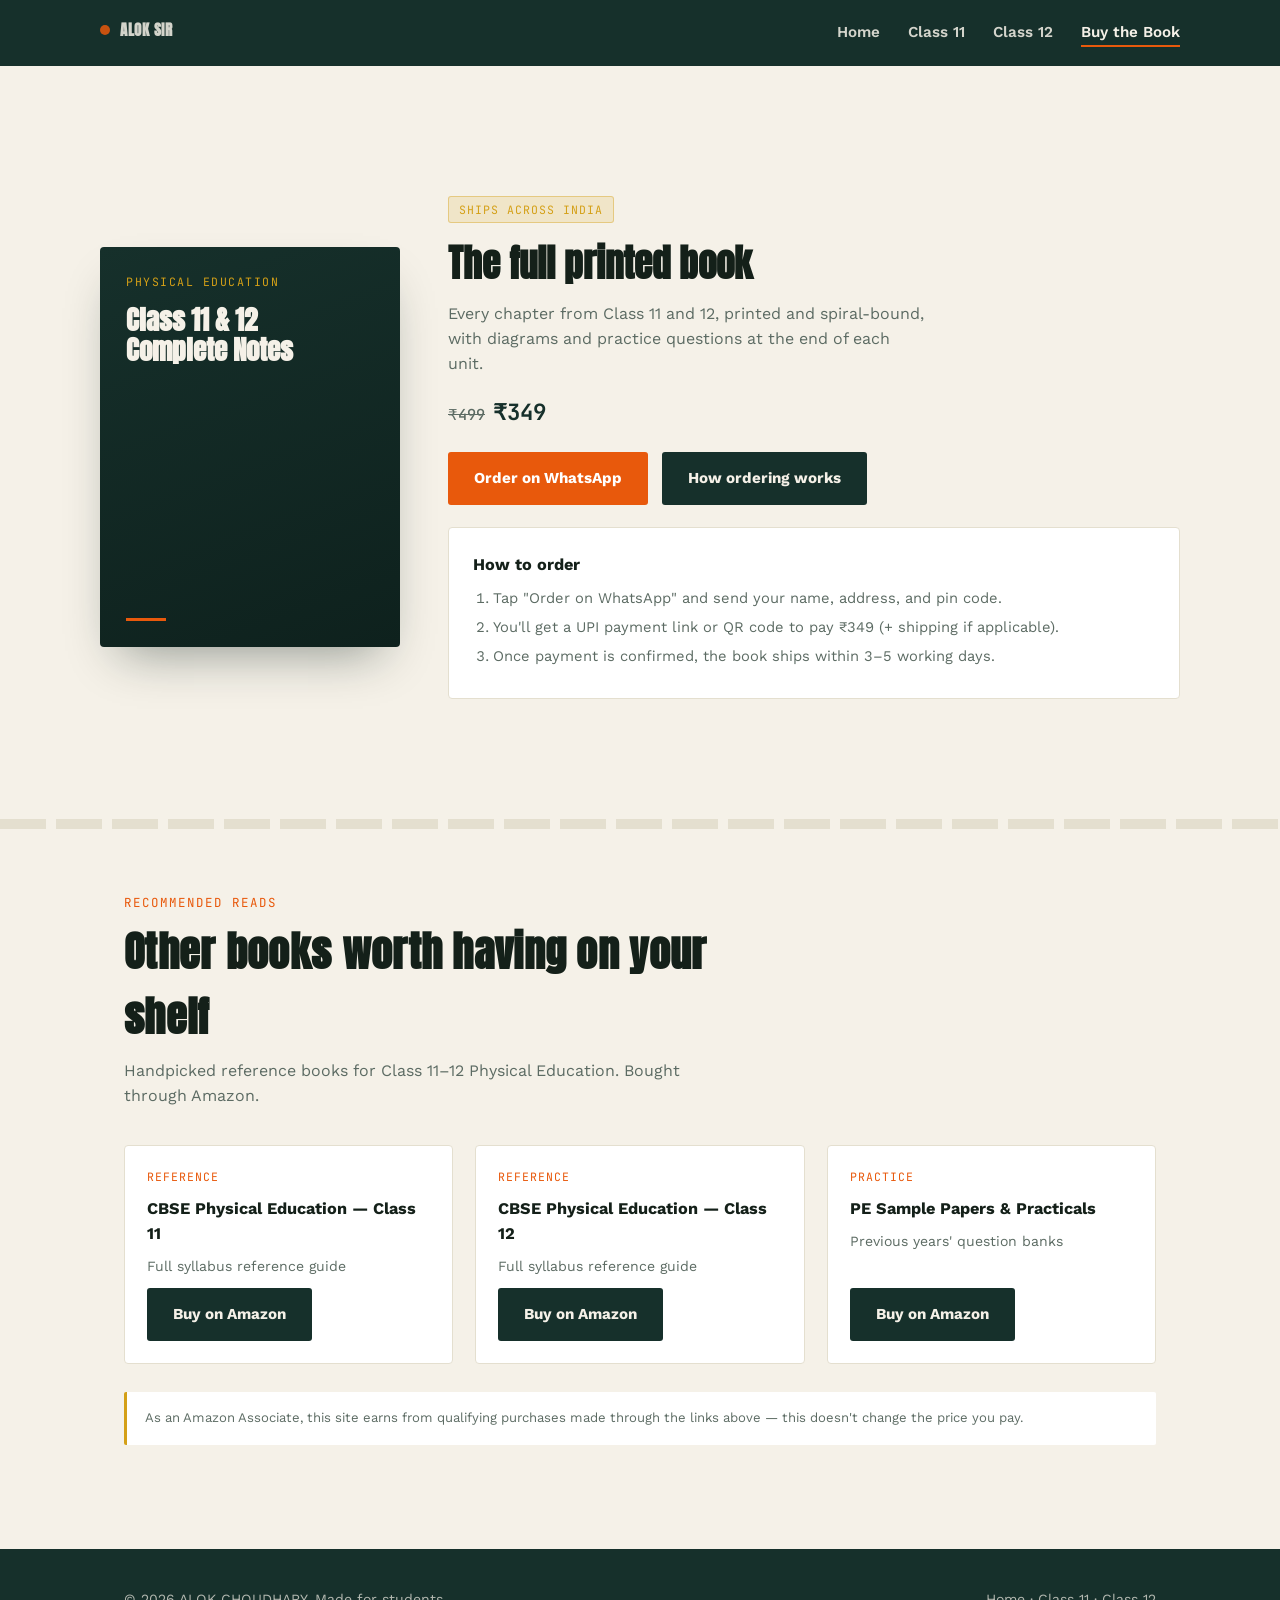
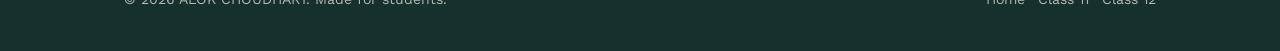
==== buy-book.html @ 4e184073 "Add files via upload" ====
<!DOCTYPE html>
<html lang="en">
<head>
<meta charset="UTF-8">
<meta name="viewport" content="width=device-width, initial-scale=1.0">
<title>Buy the Book — PE Notes</title>
<meta name="description" content="Order the Physical Education notes book, plus recommended reads.">
<link rel="stylesheet" href="style.css">
</head>
<body>

<header class="site">
  <div class="wrap nav">
    <a href="index.html" class="brand"><span class="whistle-dot"></span> ALOK&nbsp;SIR</a>
    <ul>
      <li><a href="index.html">Home</a></li>
      <li><a href="class-11.html">Class 11</a></li>
      <li><a href="class-12.html">Class 12</a></li>
      <li><a href="buy-book.html" class="active">Buy the Book</a></li>
    </ul>
  </div>
</header>
<div class="lanes dark"></div>

<section class="block">
  <div class="wrap book-hero">
    <div class="book-cover">
      <div>
        <div class="tag">Physical Education</div>
        <h3>Class 11 &amp; 12<br>Complete Notes</h3>
      </div>
      <div class="line"></div>
    </div>

    <div>
      <div class="badge">Ships across India</div>
      <h2 style="font-family:var(--display); font-size:clamp(1.6rem,4vw,2.3rem); margin-bottom:10px;">The full printed book</h2>
      <p style="color:var(--muted); max-width:480px;">Every chapter from Class 11 and 12, printed and spiral-bound, with diagrams and practice questions at the end of each unit.</p>

      <div style="margin-top:18px;">
        <span class="price-tag"><span class="was">₹499</span>₹349</span>
      </div>

      <div class="cta-row" style="margin-top:22px; display:flex; gap:14px; flex-wrap:wrap;">
        <a href="https://wa.me/91XXXXXXXXXX?text=Hi!%20I'd%20like%20to%20order%20the%20PE%20Notes%20book." class="btn btn-solid" target="_blank" rel="noopener">Order on WhatsApp</a>
        <a href="#order-details" class="btn btn-dark">How ordering works</a>
      </div>

      <div class="order-panel" id="order-details">
        <h4>How to order</h4>
        <ol>
          <li>Tap "Order on WhatsApp" and send your name, address, and pin code.</li>
          <li>You'll get a UPI payment link or QR code to pay ₹349 (+ shipping if applicable).</li>
          <li>Once payment is confirmed, the book ships within 3–5 working days.</li>
        </ol>
      </div>
    </div>
  </div>
</section>

<div class="lanes"></div>

<section class="block">
  <div class="wrap">
    <div class="section-head">
      <div class="eyebrow">Recommended reads</div>
      <h2>Other books worth having on your shelf</h2>
      <p>Handpicked reference books for Class 11–12 Physical Education. Bought through Amazon.</p>
    </div>

    <div class="grid">
      <div class="card">
        <div class="cat">Reference</div>
        <h4>CBSE Physical Education — Class 11</h4>
        <p class="author">Full syllabus reference guide</p>
        <a href="#" class="btn btn-dark" target="_blank" rel="noopener sponsored">Buy on Amazon</a>
      </div>
      <div class="card">
        <div class="cat">Reference</div>
        <h4>CBSE Physical Education — Class 12</h4>
        <p class="author">Full syllabus reference guide</p>
        <a href="#" class="btn btn-dark" target="_blank" rel="noopener sponsored">Buy on Amazon</a>
      </div>
      <div class="card">
        <div class="cat">Practice</div>
        <h4>PE Sample Papers &amp; Practicals</h4>
        <p class="author">Previous years' question banks</p>
        <a href="#" class="btn btn-dark" target="_blank" rel="noopener sponsored">Buy on Amazon</a>
      </div>
    </div>

    <div class="disclosure">
      As an Amazon Associate, this site earns from qualifying purchases made through the links above — this doesn't change the price you pay.
    </div>
  </div>
</section>

<footer class="site">
  <div class="wrap">
    <div>© <span id="year"></span> ALOK CHOUDHARY. Made for students.</div>
    <div><a href="index.html">Home</a> · <a href="class-11.html">Class 11</a> · <a href="class-12.html">Class 12</a></div>
  </div>
</footer>

<script>document.getElementById('year').textContent = new Date().getFullYear();</script>
</body>
</html>
---- style.css ----
/* ===========================================================
   PE NOTES — design system
   Palette: stadium pitch + chalk court lines + whistle orange
   =========================================================== */

@import url('https://fonts.googleapis.com/css2?family=Anton&family=Work+Sans:wght@400;500;600;700&family=JetBrains+Mono:wght@500;700&display=swap');

:root{
  --pitch: #16302B;
  --pitch-deep: #0E211D;
  --chalk: #F5F1E8;
  --chalk-line: #E4DFCF;
  --ink: #142019;
  --whistle: #E8590C;
  --whistle-dark: #C24A05;
  --gold: #D4A017;
  --muted: #5C6B63;
  --white: #FFFFFF;

  --display: 'Anton', sans-serif;
  --body: 'Work Sans', sans-serif;
  --mono: 'JetBrains Mono', monospace;
}

*{ box-sizing: border-box; margin:0; padding:0; }

html{ scroll-behavior: smooth; }

body{
  font-family: var(--body);
  background: var(--chalk);
  color: var(--ink);
  line-height: 1.55;
}

a{ color: inherit; text-decoration: none; }
img{ max-width: 100%; display:block; }

.wrap{
  max-width: 1080px;
  margin: 0 auto;
  padding: 0 24px;
}

/* ---------- lane-stripe divider, the signature motif ---------- */
.lanes{
  height: 10px;
  background: repeating-linear-gradient(
    90deg,
    var(--chalk-line) 0 46px,
    transparent 46px 56px
  );
}
.lanes.dark{
  background: repeating-linear-gradient(
    90deg,
    rgba(245,241,232,0.14) 0 46px,
    transparent 46px 56px
  );
}

/* ---------- header / nav ---------- */
header.site{
  background: var(--pitch);
  color: var(--chalk);
}
.nav{
  display:flex;
  align-items:center;
  justify-content: space-between;
  padding: 18px 0;
}
.brand{
  display:flex;
  align-items:center;
  gap:10px;
  font-family: var(--display);
  letter-spacing: 0.5px;
  font-size: 1.35rem;
}
.brand .whistle-dot{
  width:10px; height:10px; border-radius:50%;
  background: var(--whistle);
  display:inline-block;
}
.nav ul{
  list-style:none;
  display:flex;
  gap: 28px;
}
.nav a{
  font-size: 0.95rem;
  font-weight: 600;
  color: var(--chalk);
  opacity: 0.85;
  border-bottom: 2px solid transparent;
  padding-bottom: 4px;
  transition: opacity .15s, border-color .15s;
}
.nav a:hover, .nav a.active{
  opacity: 1;
  border-color: var(--whistle);
}
.nav-toggle{ display:none; }

/* ---------- hero ---------- */
.hero{
  background: var(--pitch);
  color: var(--chalk);
  padding: 72px 0 56px;
  position: relative;
}
.hero .eyebrow{
  font-family: var(--mono);
  color: var(--gold);
  font-size: 0.82rem;
  letter-spacing: 2px;
  text-transform: uppercase;
  margin-bottom: 14px;
}
.hero h1{
  font-family: var(--display);
  font-size: clamp(2.4rem, 6vw, 4.2rem);
  line-height: 1.02;
  letter-spacing: 0.5px;
  max-width: 780px;
}
.hero h1 span{ color: var(--whistle); }
.hero p.lead{
  margin-top: 18px;
  max-width: 560px;
  font-size: 1.08rem;
  color: rgba(245,241,232,0.82);
}
.hero .cta-row{
  display:flex;
  gap:14px;
  margin-top: 32px;
  flex-wrap: wrap;
}

/* ---------- buttons ---------- */
.btn{
  display:inline-flex;
  align-items:center;
  gap:8px;
  font-weight: 700;
  font-size: 0.95rem;
  padding: 13px 24px;
  border-radius: 3px;
  border: 2px solid transparent;
  cursor:pointer;
  transition: transform .12s, background .15s;
}
.btn:hover{ transform: translateY(-2px); }
.btn-solid{
  background: var(--whistle);
  color: var(--white);
}
.btn-solid:hover{ background: var(--whistle-dark); }
.btn-outline{
  border-color: rgba(245,241,232,0.5);
  color: var(--chalk);
}
.btn-outline:hover{ border-color: var(--chalk); }
.btn-dark{
  background: var(--pitch);
  color: var(--chalk);
}
.btn-dark:hover{ background: var(--pitch-deep); }
.btn-gold{
  background: var(--gold);
  color: var(--pitch-deep);
}

/* ---------- scoreboard stat strip ---------- */
.scoreboard{
  background: var(--pitch-deep);
  color: var(--chalk);
}
.scoreboard .wrap{
  display:flex;
  justify-content: space-between;
  padding: 26px 24px;
  flex-wrap: wrap;
  gap: 20px;
}
.stat{ text-align:left; }
.stat .num{
  font-family: var(--mono);
  font-size: 2rem;
  font-weight: 700;
  color: var(--gold);
}
.stat .label{
  font-size: 0.78rem;
  letter-spacing: 1.5px;
  text-transform: uppercase;
  color: rgba(245,241,232,0.65);
}

/* ---------- section ---------- */
section.block{ padding: 64px 0; }
.section-head{ margin-bottom: 36px; max-width: 620px; }
.section-head .eyebrow{
  font-family: var(--mono);
  font-size: 0.78rem;
  letter-spacing: 2px;
  text-transform: uppercase;
  color: var(--whistle);
  margin-bottom: 8px;
}
.section-head h2{
  font-family: var(--display);
  font-size: clamp(1.8rem, 4vw, 2.6rem);
  letter-spacing: 0.3px;
}
.section-head p{ color: var(--muted); margin-top: 10px; }

/* ---------- chapter / scoreboard list ---------- */
.chapter-list{ border-top: 1px solid var(--chalk-line); }
.chapter-row{
  display:flex;
  align-items:center;
  gap: 24px;
  padding: 22px 0;
  border-bottom: 1px solid var(--chalk-line);
}
.chapter-num{
  font-family: var(--mono);
  font-weight: 700;
  font-size: 1.15rem;
  color: var(--chalk);
  background: var(--pitch);
  min-width: 52px;
  height: 52px;
  border-radius: 3px;
  display:flex;
  align-items:center;
  justify-content:center;
  flex-shrink:0;
}
.chapter-body{ flex: 1; }
.chapter-body h3{
  font-size: 1.08rem;
  font-weight: 700;
}
.chapter-body p{
  color: var(--muted);
  font-size: 0.92rem;
  margin-top: 4px;
}
.chapter-row .btn{
  padding: 10px 18px;
  font-size: 0.85rem;
  flex-shrink:0;
}

/* ---------- product / book hero ---------- */
.book-hero{
  display:grid;
  grid-template-columns: 300px 1fr;
  gap: 48px;
  align-items:center;
  padding: 56px 0;
}
.book-cover{
  aspect-ratio: 3/4;
  background: linear-gradient(160deg, var(--pitch) 0%, var(--pitch-deep) 100%);
  border-radius: 4px;
  display:flex;
  flex-direction:column;
  justify-content:space-between;
  padding: 26px;
  color: var(--chalk);
  box-shadow: 0 24px 48px -20px rgba(14,33,29,0.45);
}
.book-cover .tag{
  font-family: var(--mono);
  font-size: 0.72rem;
  letter-spacing: 1.5px;
  color: var(--gold);
  text-transform: uppercase;
}
.book-cover h3{
  font-family: var(--display);
  font-size: 1.7rem;
  line-height: 1.1;
  margin-top: 14px;
}
.book-cover .line{
  height: 3px;
  width: 40px;
  background: var(--whistle);
  margin-top: 18px;
}
.price-tag{
  font-family: var(--mono);
  font-weight:700;
  font-size: 1.4rem;
  color: var(--pitch);
}
.price-tag .was{
  font-size: 0.95rem;
  color: var(--muted);
  text-decoration: line-through;
  margin-right: 8px;
  font-weight:500;
}
.badge{
  display:inline-block;
  font-family: var(--mono);
  font-size: 0.72rem;
  letter-spacing: 1px;
  text-transform: uppercase;
  background: rgba(212,160,23,0.15);
  color: var(--gold);
  border: 1px solid rgba(212,160,23,0.4);
  padding: 4px 10px;
  border-radius: 3px;
  margin-bottom: 12px;
}

/* ---------- recommended grid ---------- */
.grid{
  display:grid;
  grid-template-columns: repeat(auto-fit, minmax(220px, 1fr));
  gap: 22px;
}
.card{
  background: var(--white);
  border: 1px solid var(--chalk-line);
  border-radius: 4px;
  padding: 22px;
  display:flex;
  flex-direction:column;
  gap: 10px;
}
.card .cat{
  font-family: var(--mono);
  font-size: 0.72rem;
  color: var(--whistle);
  letter-spacing: 1px;
  text-transform: uppercase;
}
.card h4{ font-size: 1.02rem; }
.card p.author{ color: var(--muted); font-size: 0.88rem; }
.card .btn{ margin-top: auto; align-self:flex-start; }

.disclosure{
  font-size: 0.82rem;
  color: var(--muted);
  margin-top: 28px;
  padding: 16px 18px;
  background: var(--white);
  border-left: 3px solid var(--gold);
  border-radius: 2px;
}

/* ---------- order panel ---------- */
.order-panel{
  background: var(--white);
  border: 1px solid var(--chalk-line);
  border-radius: 4px;
  padding: 24px;
  margin-top: 22px;
}
.order-panel h4{ margin-bottom: 10px; font-size: 1.02rem; }
.order-panel ol{ padding-left: 20px; color: var(--muted); font-size: 0.92rem; }
.order-panel li{ margin-bottom: 6px; }

/* ---------- footer ---------- */
footer.site{
  background: var(--pitch);
  color: rgba(245,241,232,0.7);
  padding: 40px 0;
  margin-top: 40px;
}
footer.site .wrap{
  display:flex;
  justify-content: space-between;
  flex-wrap: wrap;
  gap: 16px;
  font-size: 0.88rem;
}
footer.site a:hover{ color: var(--chalk); }

/* ---------- responsive ---------- */
@media (max-width: 720px){
  .nav ul{ display:none; }
  .book-hero{ grid-template-columns: 1fr; }
  .book-cover{ max-width: 260px; margin: 0 auto; }
  .scoreboard .wrap{ justify-content: flex-start; gap: 32px; }
  .chapter-row{ flex-wrap: wrap; }
  .chapter-row .btn{ margin-left: 76px; }
}

/* reduced motion */
@media (prefers-reduced-motion: reduce){
  html{ scroll-behavior: auto; }
  .btn{ transition: none; }
}

/* focus visibility */
a:focus-visible, button:focus-visible{
  outline: 2px solid var(--whistle);
  outline-offset: 2px;
}
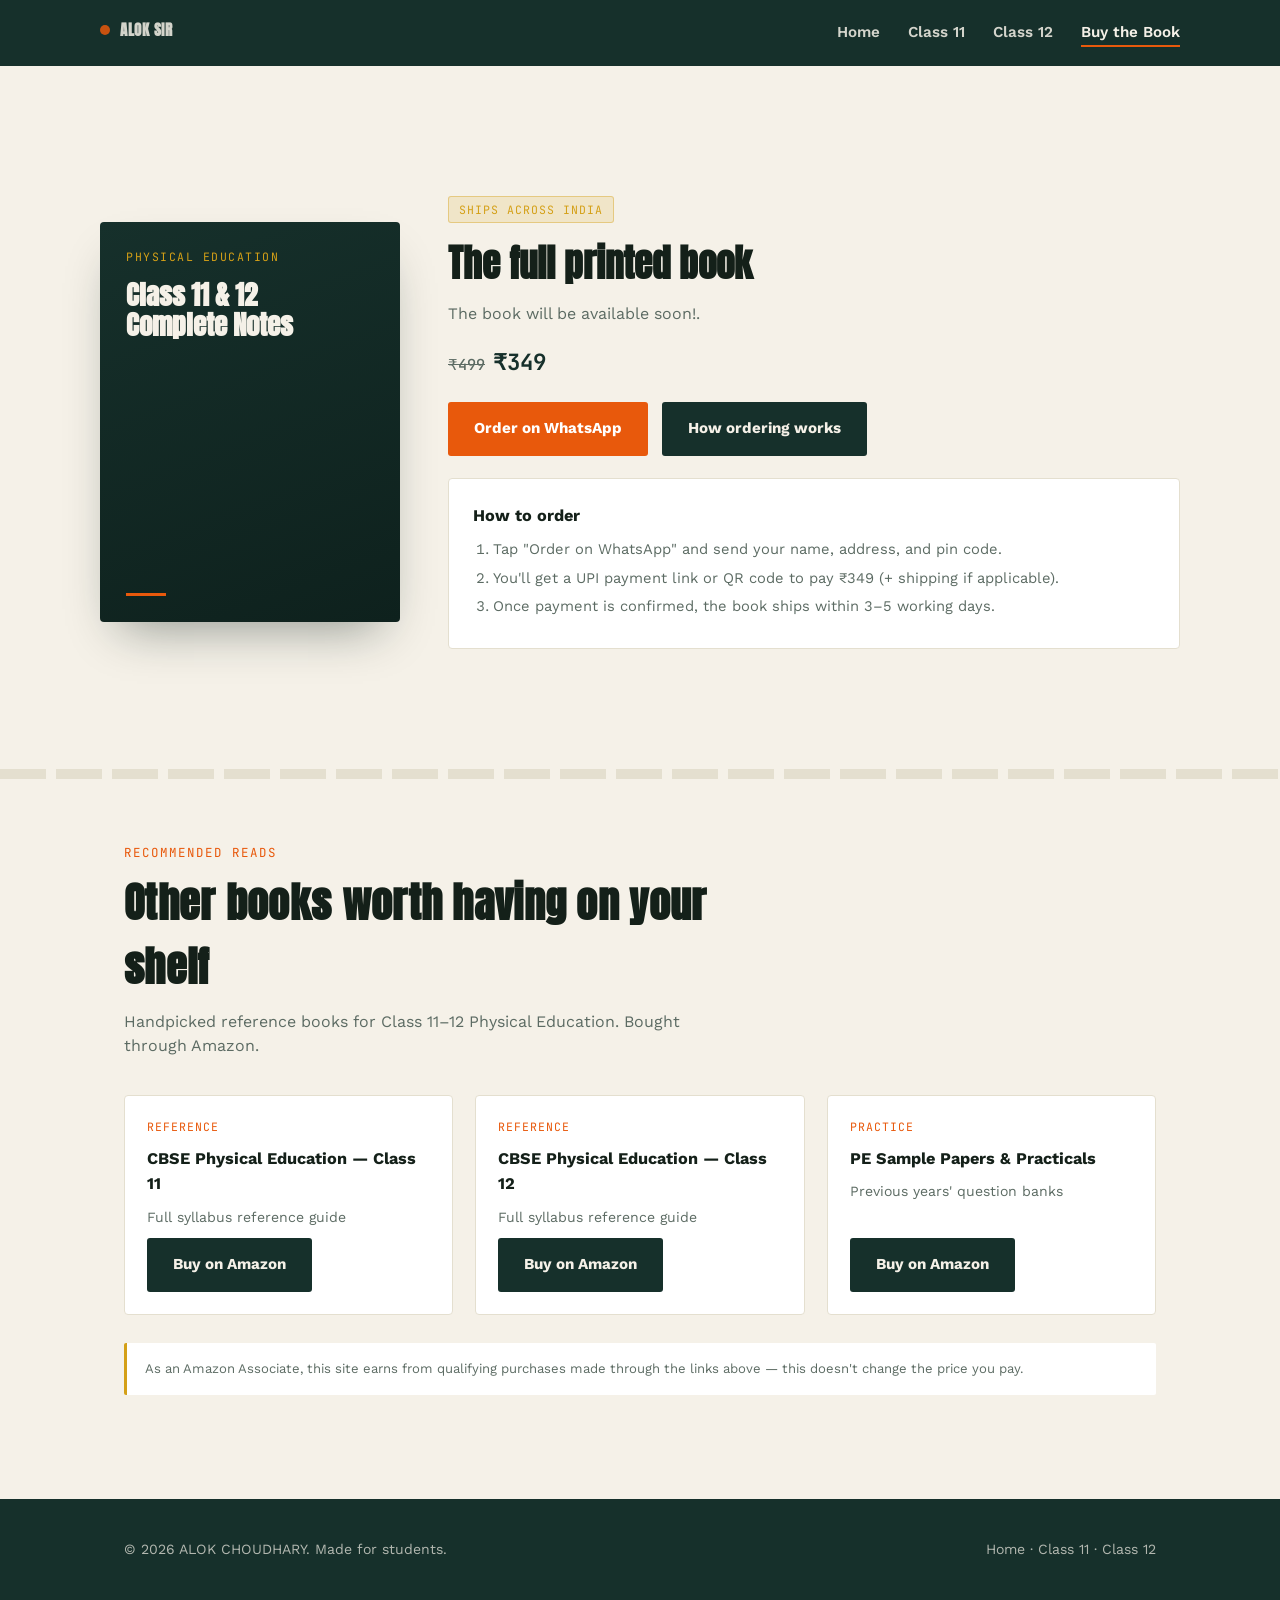
==== commit 16a8759d: "buy-book.html" ====
--- a/buy-book.html
+++ b/buy-book.html
@@ -35,7 +35,7 @@
     <div>
       <div class="badge">Ships across India</div>
       <h2 style="font-family:var(--display); font-size:clamp(1.6rem,4vw,2.3rem); margin-bottom:10px;">The full printed book</h2>
-      <p style="color:var(--muted); max-width:480px;">Every chapter from Class 11 and 12, printed and spiral-bound, with diagrams and practice questions at the end of each unit.</p>
+      <p style="color:var(--muted); max-width:480px;">The book will be available soon!.</p>
 
       <div style="margin-top:18px;">
         <span class="price-tag"><span class="was">₹499</span>₹349</span>
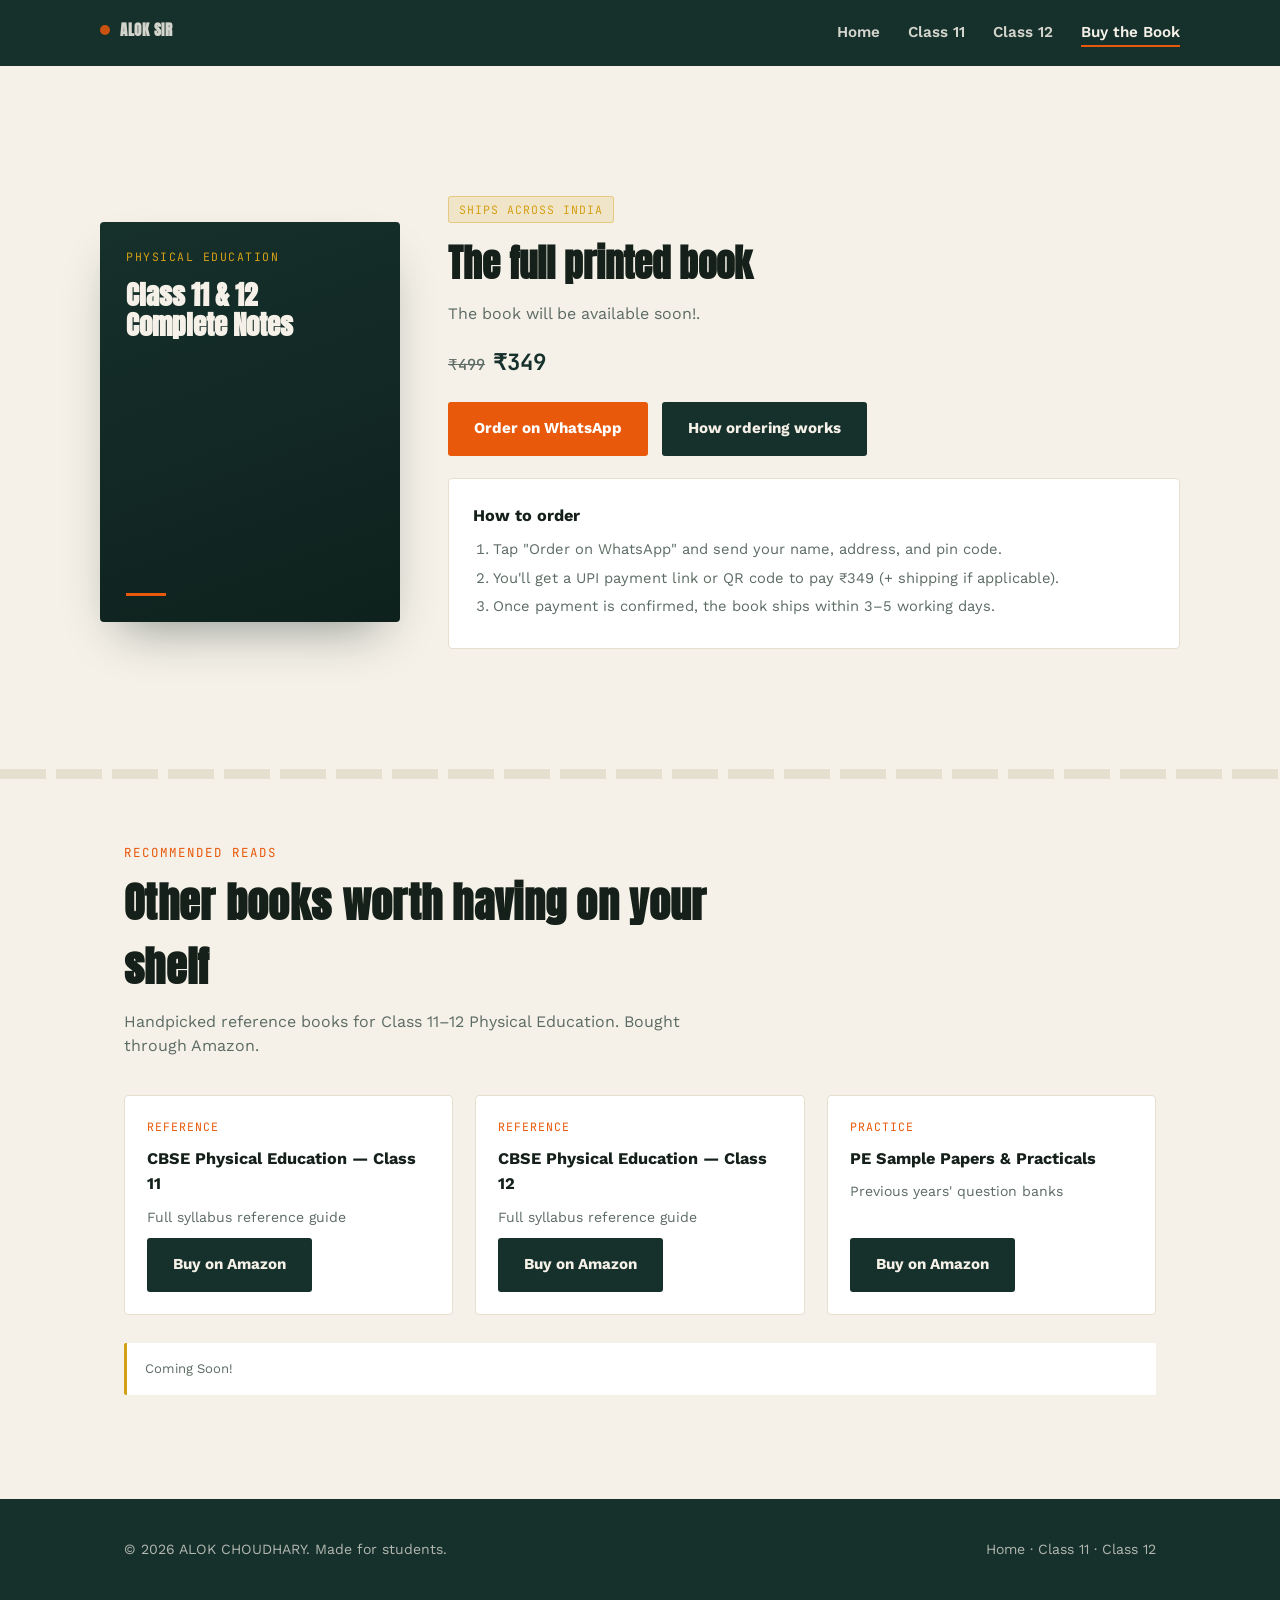
==== commit 49af24fc: "Update disclosure message to 'Coming Soon!'" ====
--- a/buy-book.html
+++ b/buy-book.html
@@ -90,7 +90,7 @@
     </div>
 
     <div class="disclosure">
-      As an Amazon Associate, this site earns from qualifying purchases made through the links above — this doesn't change the price you pay.
+      Coming Soon!
     </div>
   </div>
 </section>
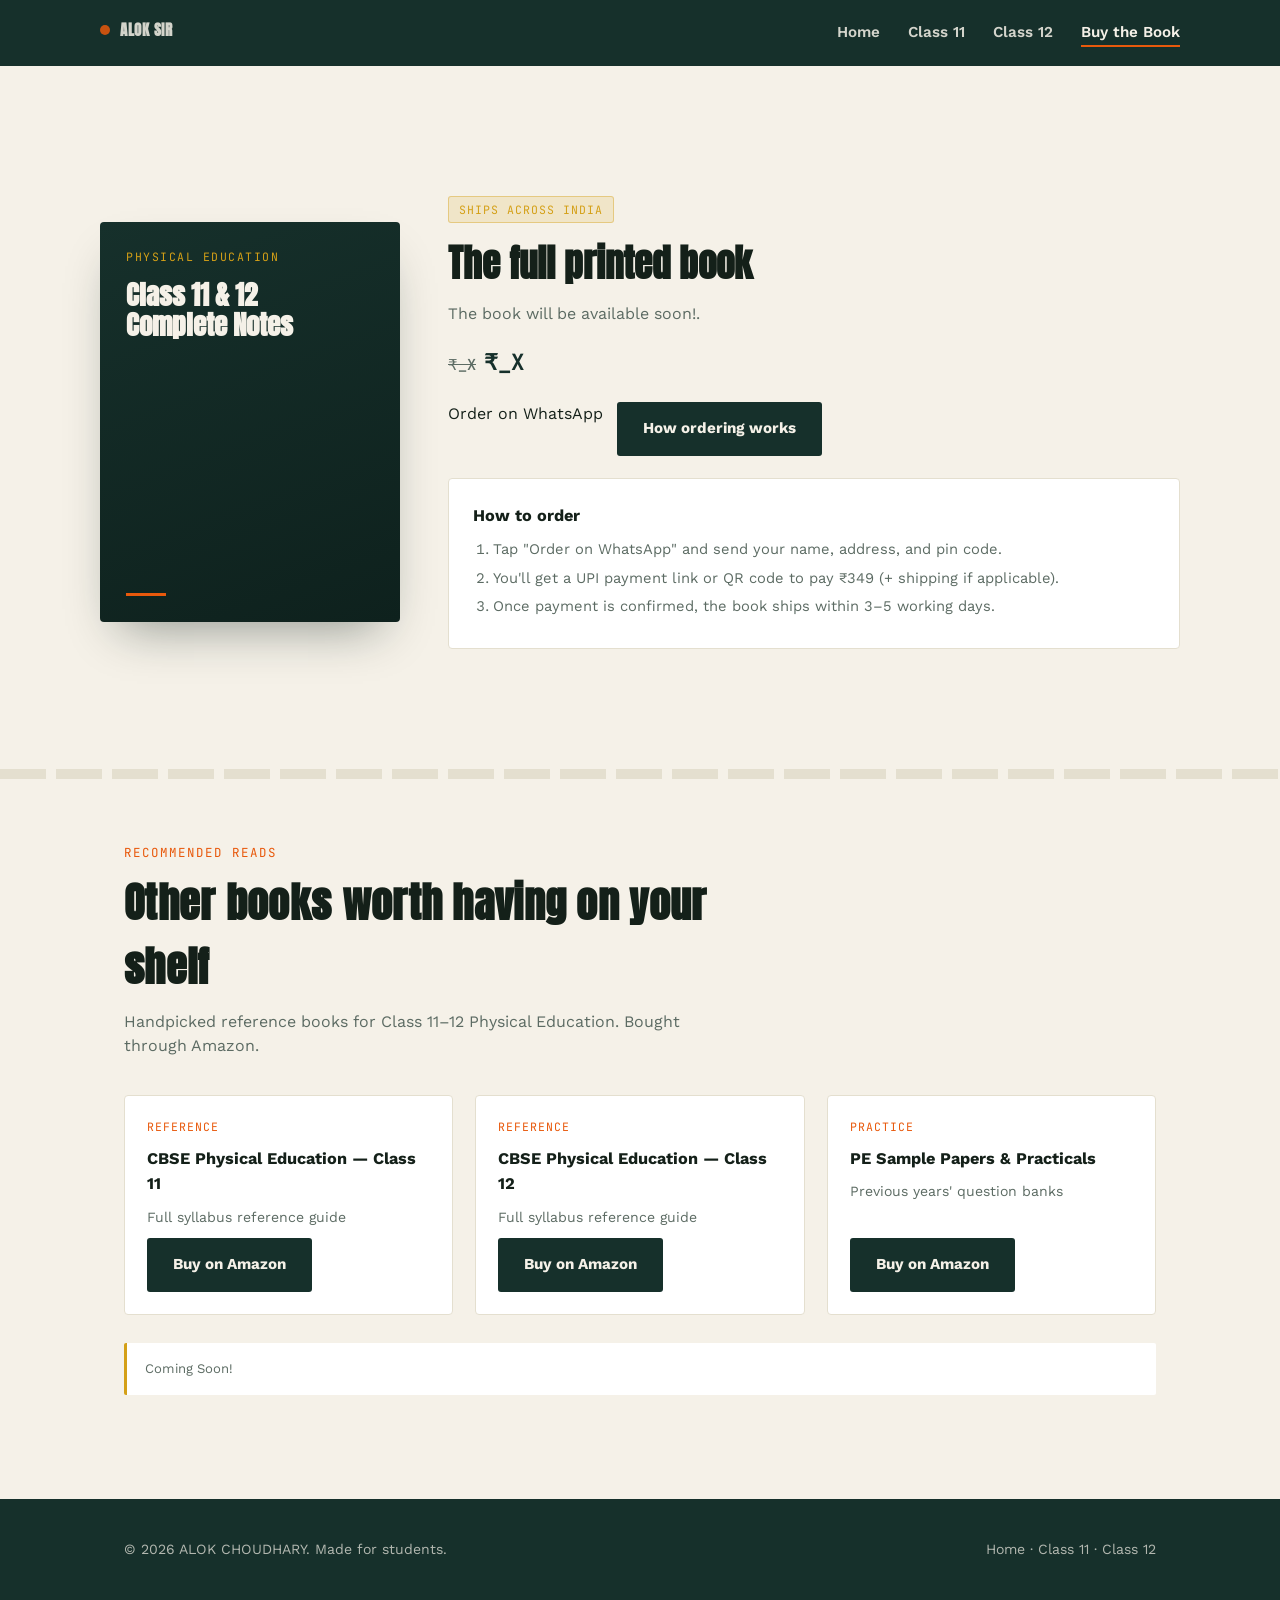
==== commit f6724b93: "Update book title and pricing in buy-book.html" ====
--- a/buy-book.html
+++ b/buy-book.html
@@ -3,7 +3,7 @@
 <head>
 <meta charset="UTF-8">
 <meta name="viewport" content="width=device-width, initial-scale=1.0">
-<title>Buy the Book — PE Notes</title>
+<title>Buy the Book — Alok Sir</title>
 <meta name="description" content="Order the Physical Education notes book, plus recommended reads.">
 <link rel="stylesheet" href="style.css">
 </head>
@@ -38,11 +38,11 @@
       <p style="color:var(--muted); max-width:480px;">The book will be available soon!.</p>
 
       <div style="margin-top:18px;">
-        <span class="price-tag"><span class="was">₹499</span>₹349</span>
+        <span class="price-tag"><span class="was">₹_X</span>₹_X</span>
       </div>
 
       <div class="cta-row" style="margin-top:22px; display:flex; gap:14px; flex-wrap:wrap;">
-        <a href="https://wa.me/91XXXXXXXXXX?text=Hi!%20I'd%20like%20to%20order%20the%20PE%20Notes%20book." class="btn btn-solid" target="_blank" rel="noopener">Order on WhatsApp</a>
+       <!-- <a href="https://wa.me/91XXXXXXXXXX?text=Hi!%20I'd%20like%20to%20order%20the%20PE%20Notes%20book." class="btn btn-solid" target="_blank" rel="noopener"> -->Order on WhatsApp</a>
         <a href="#order-details" class="btn btn-dark">How ordering works</a>
       </div>
 
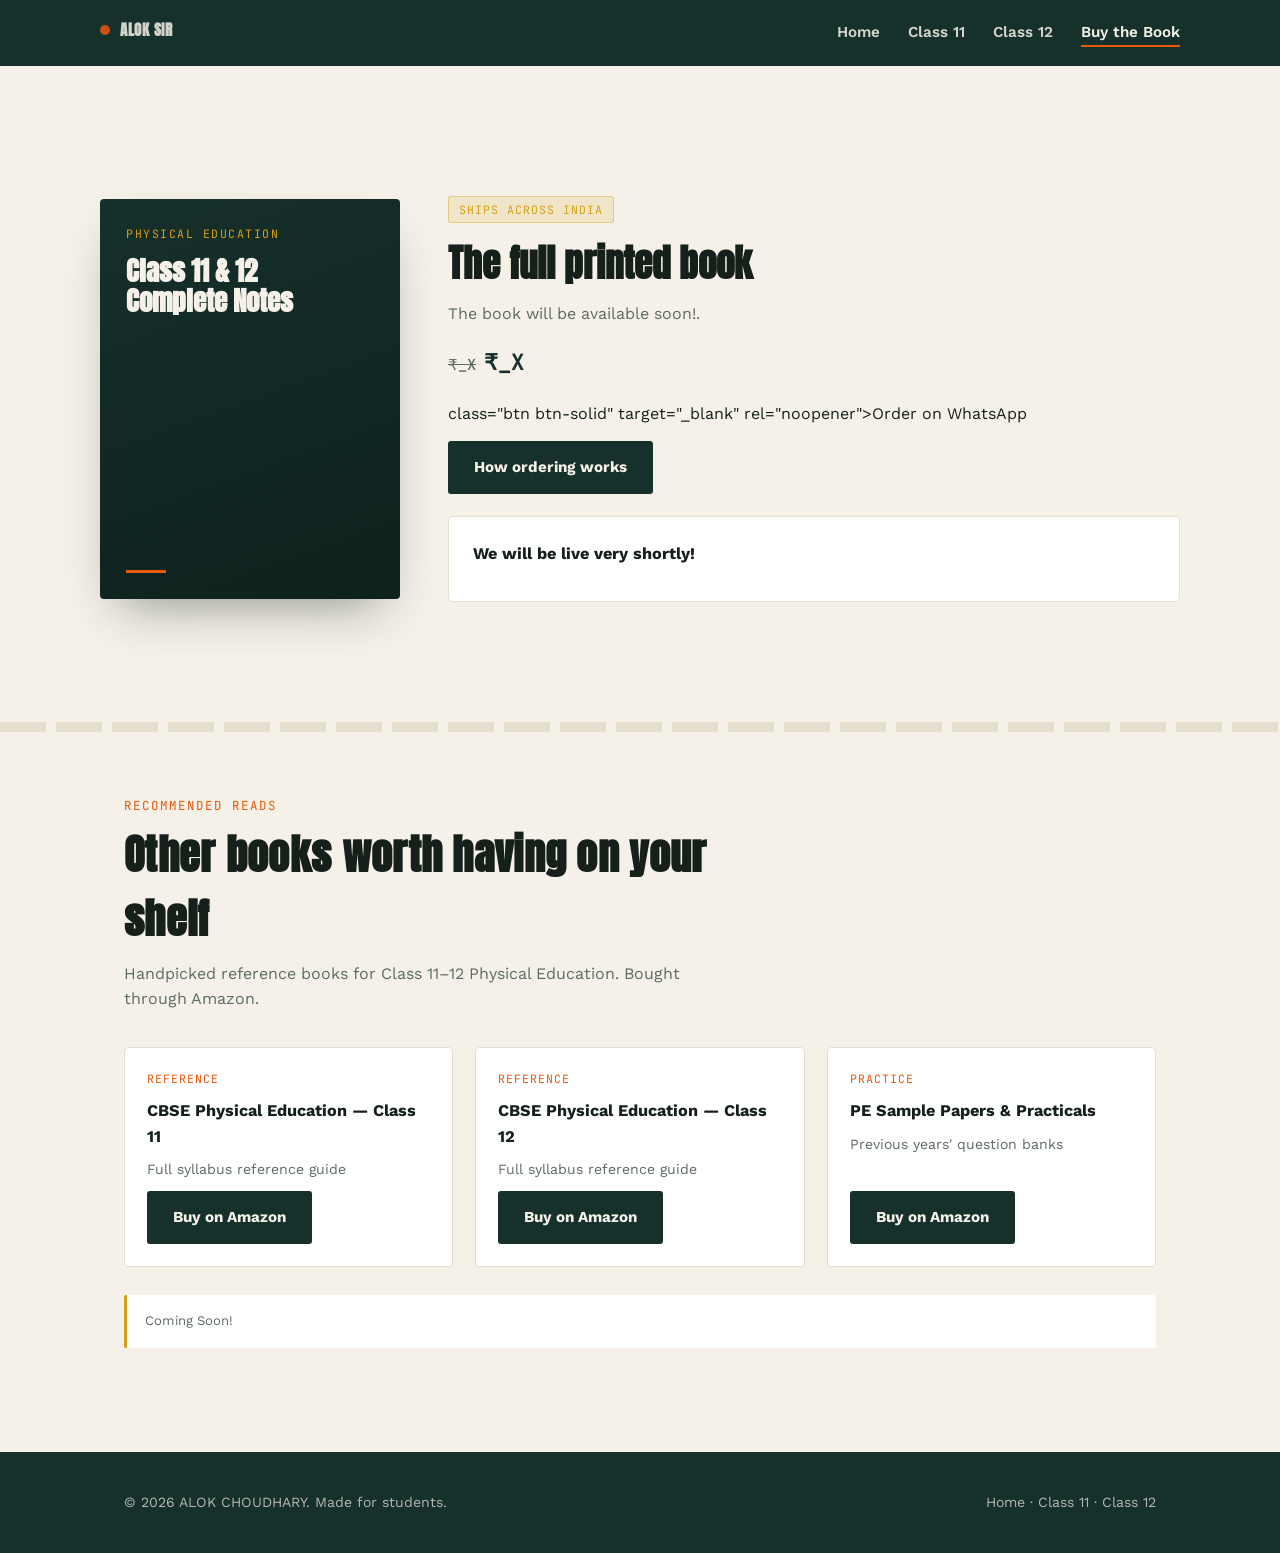
==== commit fc259041: "Update buy-book.html" ====
--- a/buy-book.html
+++ b/buy-book.html
@@ -42,16 +42,17 @@
       </div>
 
       <div class="cta-row" style="margin-top:22px; display:flex; gap:14px; flex-wrap:wrap;">
-       <!-- <a href="https://wa.me/91XXXXXXXXXX?text=Hi!%20I'd%20like%20to%20order%20the%20PE%20Notes%20book." class="btn btn-solid" target="_blank" rel="noopener"> -->Order on WhatsApp</a>
+       <!-- <a href="https://wa.me/91XXXXXXXXXX?text=Hi!%20I'd%20like%20to%20order%20the%20PE%20Notes%20book."--> class="btn btn-solid" target="_blank" rel="noopener">Order on WhatsApp</a>
         <a href="#order-details" class="btn btn-dark">How ordering works</a>
       </div>
 
       <div class="order-panel" id="order-details">
-        <h4>How to order</h4>
+        <h4>We will be live very shortly!</h4>
         <ol>
-          <li>Tap "Order on WhatsApp" and send your name, address, and pin code.</li>
-          <li>You'll get a UPI payment link or QR code to pay ₹349 (+ shipping if applicable).</li>
-          <li>Once payment is confirmed, the book ships within 3–5 working days.</li>
+          <!-- <li>Tap "Order on WhatsApp" and send your name, address, and pin code.</li> -->
+          <!-- <li>You'll get a UPI payment link or QR code to pay ₹349 (+ shipping if applicable).</li> -->
+          <!-- <li>Once payment is confirmed, the book ships within 3–5 working days.</li> -->
+          
         </ol>
       </div>
     </div>
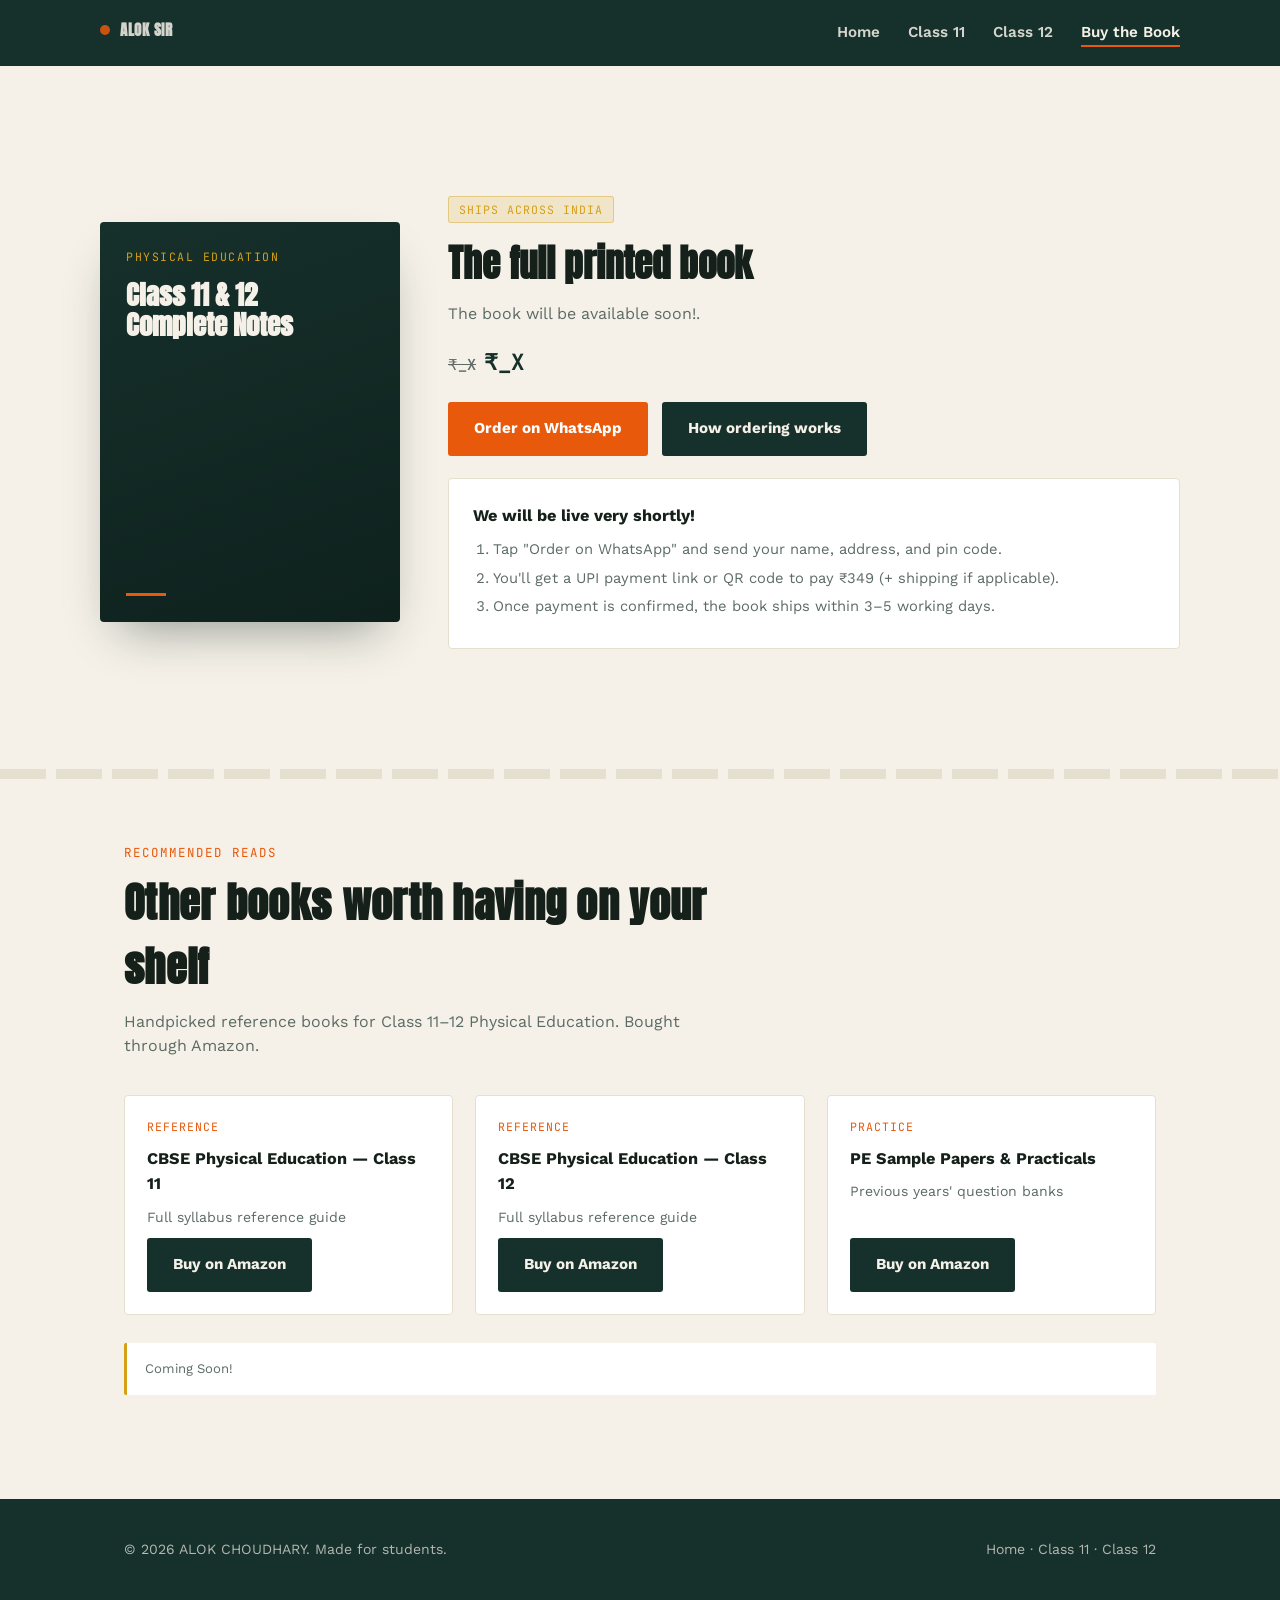
==== commit a04fbfc4: "Update buy-book.html" ====
--- a/buy-book.html
+++ b/buy-book.html
@@ -42,16 +42,16 @@
       </div>
 
       <div class="cta-row" style="margin-top:22px; display:flex; gap:14px; flex-wrap:wrap;">
-       <!-- <a href="https://wa.me/91XXXXXXXXXX?text=Hi!%20I'd%20like%20to%20order%20the%20PE%20Notes%20book."--> class="btn btn-solid" target="_blank" rel="noopener">Order on WhatsApp</a>
+       <a href="https://wa.me/91XXXXXXXXXX?text=Hi!%20I'd%20like%20to%20order%20the%20PE%20Notes%20book."class="btn btn-solid" target="_blank" rel="noopener">Order on WhatsApp</a>
         <a href="#order-details" class="btn btn-dark">How ordering works</a>
       </div>
 
       <div class="order-panel" id="order-details">
         <h4>We will be live very shortly!</h4>
         <ol>
-          <!-- <li>Tap "Order on WhatsApp" and send your name, address, and pin code.</li> -->
-          <!-- <li>You'll get a UPI payment link or QR code to pay ₹349 (+ shipping if applicable).</li> -->
-          <!-- <li>Once payment is confirmed, the book ships within 3–5 working days.</li> -->
+          <li>Tap "Order on WhatsApp" and send your name, address, and pin code.</li>
+          <li>You'll get a UPI payment link or QR code to pay ₹349 (+ shipping if applicable).</li>
+          <li>Once payment is confirmed, the book ships within 3–5 working days.</li>
           
         </ol>
       </div>
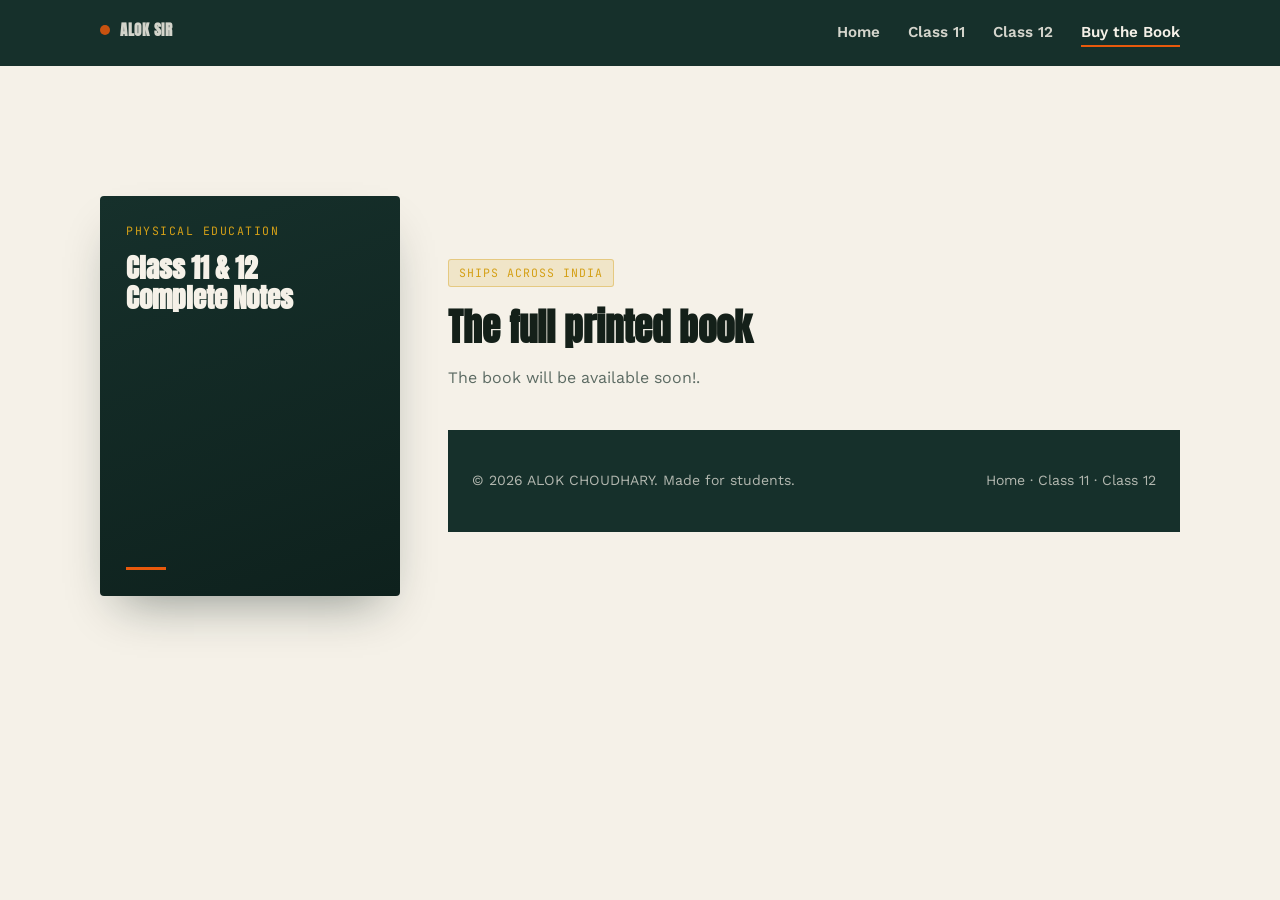
==== commit f1e15983: "Update buy-book.html" ====
--- a/buy-book.html
+++ b/buy-book.html
@@ -36,7 +36,7 @@
       <div class="badge">Ships across India</div>
       <h2 style="font-family:var(--display); font-size:clamp(1.6rem,4vw,2.3rem); margin-bottom:10px;">The full printed book</h2>
       <p style="color:var(--muted); max-width:480px;">The book will be available soon!.</p>
-
+<!--
       <div style="margin-top:18px;">
         <span class="price-tag"><span class="was">₹_X</span>₹_X</span>
       </div>
@@ -95,7 +95,7 @@
     </div>
   </div>
 </section>
-
+-->
 <footer class="site">
   <div class="wrap">
     <div>© <span id="year"></span> ALOK CHOUDHARY. Made for students.</div>
